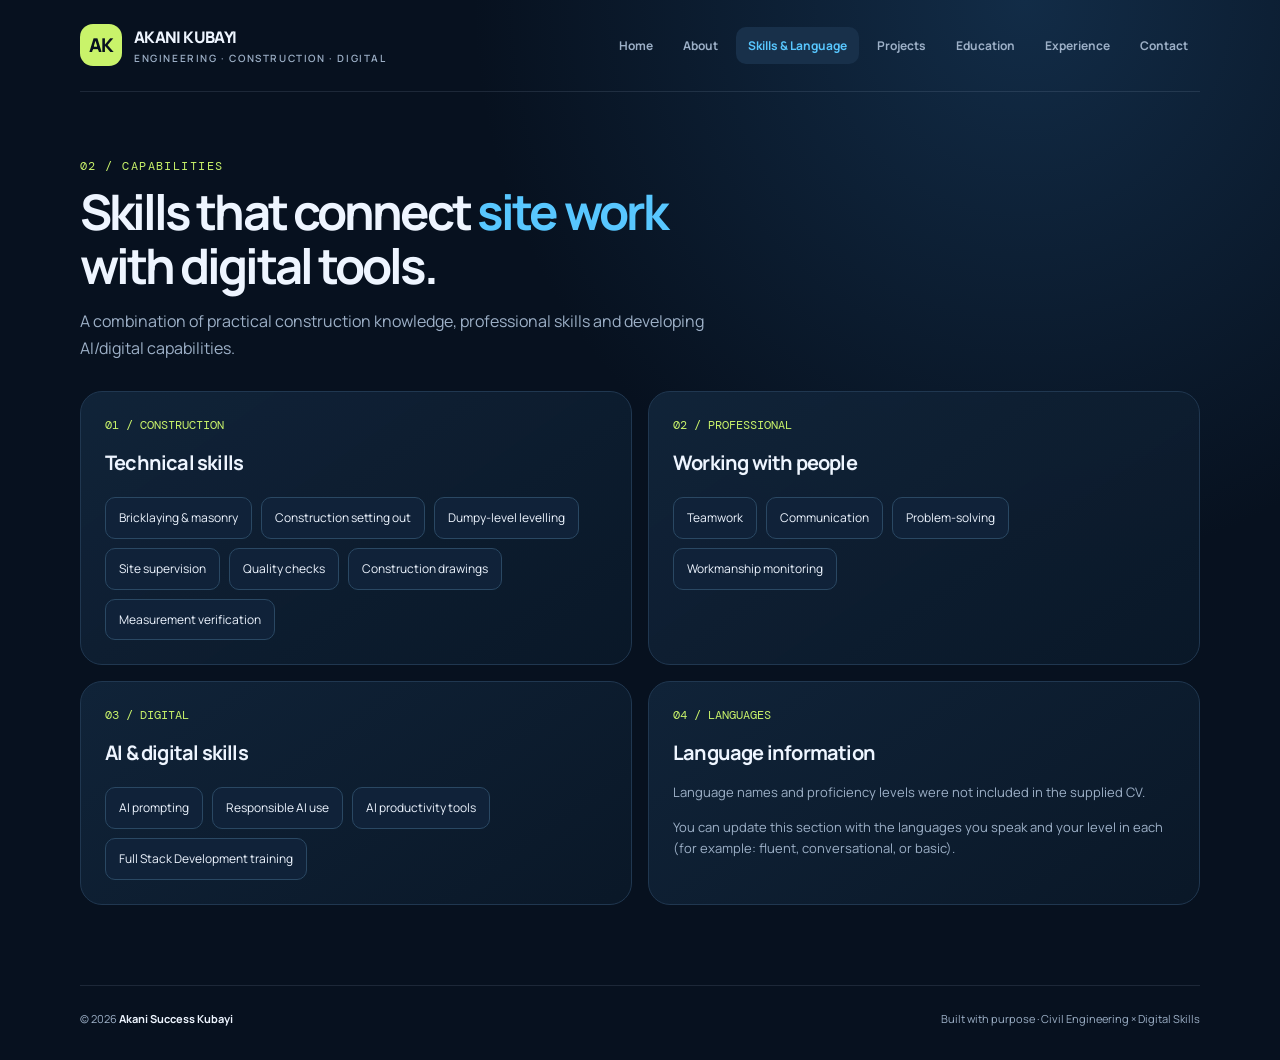
==== skills.html @ a234fd23 "first commit" ====
<!doctype html>
<html lang="en"><head><meta charset="utf-8"><meta name="viewport" content="width=device-width, initial-scale=1">
<meta name="description" content="Akani Success Kubayi — Civil Engineering, Construction, AI and Digital Skills portfolio">
<title>Skills & Language | Akani Success Kubayi</title><link rel="stylesheet" href="style.css"></head>
<body><div class="shell"><header class="topbar"><a class="brand" href="index.html"><span class="brand-mark">AK</span><span>AKANI KUBAYI<small>ENGINEERING · CONSTRUCTION · DIGITAL</small></span></a>
<button class="menu-toggle" aria-label="Toggle navigation" onclick="document.querySelector('.nav').classList.toggle('open')">☰ Menu</button>
<nav class="nav"><a class="" href="index.html">Home</a><a class="" href="about.html">About</a><a class="active" href="skills.html">Skills & Language</a><a class="" href="projects.html">Projects</a><a class="" href="education.html">Education</a><a class="" href="experience.html">Experience</a><a class="" href="contact.html">Contact</a></nav></header>
<main class="page"><div class="eyebrow">02 / Capabilities</div><h1 class="page-title">Skills that connect <span>site work</span><br>with digital tools.</h1><p class="intro">A combination of practical construction knowledge, professional skills and developing AI/digital capabilities.</p>
<div class="content-grid"><article class="card"><div class="number">01 / CONSTRUCTION</div><h3>Technical skills</h3><div class="skill-list"><span>Bricklaying & masonry</span><span>Construction setting out</span><span>Dumpy-level levelling</span><span>Site supervision</span><span>Quality checks</span><span>Construction drawings</span><span>Measurement verification</span></div></article>
<article class="card"><div class="number">02 / PROFESSIONAL</div><h3>Working with people</h3><div class="skill-list"><span>Teamwork</span><span>Communication</span><span>Problem-solving</span><span>Workmanship monitoring</span></div></article>
<article class="card"><div class="number">03 / DIGITAL</div><h3>AI & digital skills</h3><div class="skill-list"><span>AI prompting</span><span>Responsible AI use</span><span>AI productivity tools</span><span>Full Stack Development training</span></div></article>
<article class="card"><div class="number">04 / LANGUAGES</div><h3>Language information</h3><p>Language names and proficiency levels were not included in the supplied CV.</p><p>You can update this section with the languages you speak and your level in each (for example: fluent, conversational, or basic).</p></article></div></main>
<footer class="footer"><span>© <span id="year"></span> <strong>Akani Success Kubayi</strong></span><span>Built with purpose · Civil Engineering × Digital Skills</span></footer></div><script src="script.js"></script></body></html>
---- style.css ----
@import url('https://fonts.googleapis.com/css2?family=DM+Mono:wght@400;500&family=Manrope:wght@400;500;600;700;800&display=swap');
:root{--bg:#07111f;--panel:#0d1b2d;--panel2:#10233a;--line:#203750;--text:#eef5ff;--muted:#9db0c7;--blue:#58c7ff;--lime:#c9f36a;--radius:22px}
*{box-sizing:border-box}html{scroll-behavior:smooth}body{margin:0;background:radial-gradient(ellipse at 80% 0%,#122c47 0,transparent 38%),var(--bg);color:var(--text);font-family:Manrope,Arial,sans-serif;line-height:1.65}a{color:inherit;text-decoration:none}button,a{ -webkit-tap-highlight-color:transparent}.shell{width:min(1120px,calc(100% - 40px));margin:auto}.topbar{display:flex;align-items:center;justify-content:space-between;padding:24px 0;border-bottom:1px solid rgba(157,176,199,.15);gap:20px}.brand{display:flex;align-items:center;gap:12px;font-weight:800;letter-spacing:-.04em}.brand-mark{display:grid;place-items:center;width:42px;height:42px;border-radius:13px;background:var(--lime);color:#07111f;font-size:19px;font-weight:800}.brand small{display:block;font-size:10px;letter-spacing:.16em;color:var(--muted);font-weight:600}.nav{display:flex;flex-wrap:wrap;gap:6px;justify-content:flex-end}.nav a{padding:9px 12px;border-radius:10px;color:var(--muted);font-size:12px;font-weight:700;transition:.2s}.nav a:hover,.nav a.active{background:#18304a;color:var(--blue)}.eyebrow{font-family:"DM Mono",monospace;font-size:12px;letter-spacing:.12em;text-transform:uppercase;color:var(--lime)}.hero{display:grid;grid-template-columns:1.3fr .7fr;gap:55px;align-items:center;padding:82px 0 72px}.hero h1{font-size:clamp(42px,7vw,76px);line-height:1.03;letter-spacing:-.065em;margin:18px 0}.hero h1 span{color:var(--blue)}.hero p,.intro{color:var(--muted);max-width:650px}.actions{display:flex;gap:12px;flex-wrap:wrap;margin-top:28px}.btn{display:inline-flex;align-items:center;gap:9px;padding:13px 18px;border-radius:12px;font-weight:800;font-size:13px;border:1px solid var(--line);transition:transform .2s,background .2s}.btn:hover{transform:translateY(-2px)}.btn.primary{background:var(--lime);color:#091321;border-color:var(--lime)}.btn.secondary:hover{background:var(--panel2)}.profile-card{position:relative;padding:26px;border:1px solid var(--line);border-radius:28px;background:linear-gradient(145deg,#132b44,#0a1727);overflow:hidden;min-height:330px}.profile-card:before{content:"";position:absolute;width:220px;height:220px;border:1px solid #315573;border-radius:50%;right:-55px;top:-65px;box-shadow:0 0 0 25px #122940,0 0 0 50px #10243a}.monogram{position:relative;width:100px;height:100px;display:grid;place-items:center;border-radius:28px;background:var(--blue);color:#07111f;font-size:35px;font-weight:800;letter-spacing:-.08em;margin:18px 0 26px}.profile-card h3{font-size:21px;margin:0;letter-spacing:-.04em}.profile-card p{font-size:13px;color:var(--muted);margin:5px 0 20px}.tag{display:inline-block;border:1px solid #31516d;border-radius:999px;padding:6px 10px;font-size:10px;color:#c7ddf2;margin:3px 3px 0 0}.stats{display:grid;grid-template-columns:repeat(3,1fr);gap:14px;margin-bottom:70px}.stat{padding:19px;border:1px solid var(--line);background:#0b1929;border-radius:17px}.stat strong{display:block;font-size:22px;color:var(--blue)}.stat span{font-size:11px;color:var(--muted)}.section-head{margin:54px 0 25px}.section-head h2,.page-title{font-size:clamp(32px,5vw,49px);letter-spacing:-.06em;line-height:1.1;margin:8px 0 14px}.section-head p{color:var(--muted);max-width:620px}.cards{display:grid;grid-template-columns:repeat(2,minmax(0,1fr));gap:16px;margin-bottom:70px}.card{border:1px solid var(--line);background:linear-gradient(145deg,rgba(17,37,59,.9),rgba(10,24,40,.95));padding:24px;border-radius:var(--radius);transition:transform .2s,border-color .2s}.card:hover{transform:translateY(-3px);border-color:#3b6687}.card .number{font-family:"DM Mono",monospace;color:var(--lime);font-size:12px}.card h3{font-size:20px;letter-spacing:-.04em;margin:10px 0}.card p,.card li{font-size:13px;color:var(--muted)}.card ul{padding-left:18px}.page{padding:65px 0 80px;min-height:65vh}.page-title{max-width:850px}.page-title span{color:var(--blue)}.content-grid{display:grid;grid-template-columns:1fr 1fr;gap:16px;margin-top:30px}.timeline{border-left:1px solid #31516d;margin:32px 0 0 8px;padding-left:25px}.timeline-item{position:relative;margin:0 0 28px;padding:0 0 5px}.timeline-item:before{content:"";position:absolute;left:-31px;top:8px;width:11px;height:11px;border-radius:50%;background:var(--lime);box-shadow:0 0 0 5px #12263a}.timeline-item h3{margin:4px 0;font-size:19px}.timeline-item .meta{font-family:"DM Mono",monospace;color:var(--blue);font-size:11px}.timeline-item p{color:var(--muted);font-size:14px}.skill-list{display:flex;flex-wrap:wrap;gap:9px;margin-top:18px}.skill-list span{padding:10px 13px;border:1px solid #2a4863;background:#102239;border-radius:10px;font-size:12px}.contact-layout{display:grid;grid-template-columns:.8fr 1.2fr;gap:20px;margin-top:30px}.contact-item{padding:15px 0;border-bottom:1px solid var(--line)}.contact-item small{display:block;color:var(--muted);font-size:11px}.contact-item a{color:var(--blue);overflow-wrap:anywhere}.form-card label{display:block;font-size:12px;color:var(--muted);margin:12px 0 6px}.form-card input,.form-card textarea{width:100%;padding:13px 14px;background:#071321;border:1px solid var(--line);border-radius:10px;color:var(--text);font:inherit;outline:none}.form-card input:focus,.form-card textarea:focus{border-color:var(--blue)}.form-card textarea{min-height:120px;resize:vertical}.footer{border-top:1px solid rgba(157,176,199,.15);padding:24px 0 32px;display:flex;justify-content:space-between;gap:15px;flex-wrap:wrap;color:var(--muted);font-size:11px}.footer strong{color:var(--text)}.note{font-size:12px;color:var(--muted);border-left:2px solid var(--lime);padding:10px 14px;margin-top:22px}.menu-toggle{display:none;background:transparent;color:var(--text);border:1px solid var(--line);padding:8px 10px;border-radius:9px}
@media(max-width:850px){.topbar{align-items:flex-start;flex-wrap:wrap}.menu-toggle{display:block}.nav{display:none;width:100%;justify-content:flex-start}.nav.open{display:flex}.hero{grid-template-columns:1fr;gap:25px;padding-top:55px}.profile-card{min-height:270px}.stats{margin-bottom:45px}.contact-layout{grid-template-columns:1fr}}
@media(max-width:600px){.shell{width:min(100% - 28px,1120px)}.cards,.content-grid{grid-template-columns:1fr}.stats{gap:8px}.stat{padding:12px}.stat strong{font-size:18px}.stat span{font-size:10px}.hero h1{font-size:46px}.topbar{padding:16px 0}.page{padding-top:45px}}
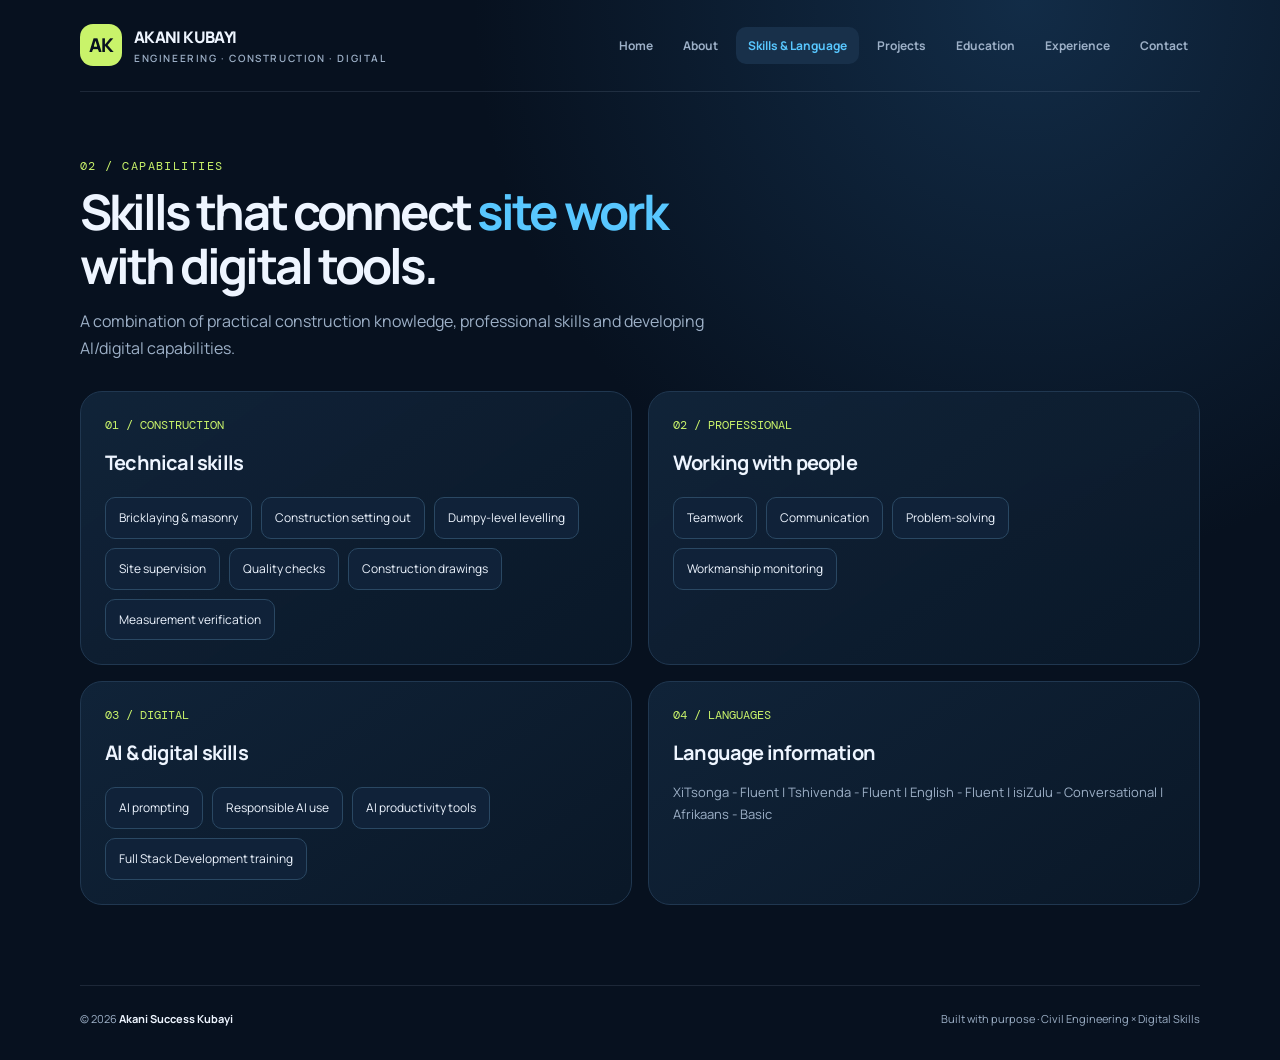
==== commit adc42641: "Refactor language section in skills.html Removed redundant language section and updated content." ====
--- a/skills.html
+++ b/skills.html
@@ -9,5 +9,5 @@
 <div class="content-grid"><article class="card"><div class="number">01 / CONSTRUCTION</div><h3>Technical skills</h3><div class="skill-list"><span>Bricklaying & masonry</span><span>Construction setting out</span><span>Dumpy-level levelling</span><span>Site supervision</span><span>Quality checks</span><span>Construction drawings</span><span>Measurement verification</span></div></article>
 <article class="card"><div class="number">02 / PROFESSIONAL</div><h3>Working with people</h3><div class="skill-list"><span>Teamwork</span><span>Communication</span><span>Problem-solving</span><span>Workmanship monitoring</span></div></article>
 <article class="card"><div class="number">03 / DIGITAL</div><h3>AI & digital skills</h3><div class="skill-list"><span>AI prompting</span><span>Responsible AI use</span><span>AI productivity tools</span><span>Full Stack Development training</span></div></article>
-<article class="card"><div class="number">04 / LANGUAGES</div><h3>Language information</h3><p>Language names and proficiency levels were not included in the supplied CV.</p><p>You can update this section with the languages you speak and your level in each (for example: fluent, conversational, or basic).</p></article></div></main>
+<article class="card"><div class="number">04 / LANGUAGES</div><h3>Language information</h3><p>XiTsonga - Fluent | Tshivenda - Fluent | English - Fluent | isiZulu - Conversational | Afrikaans - Basic</p><p></p></article></div></main>
 <footer class="footer"><span>© <span id="year"></span> <strong>Akani Success Kubayi</strong></span><span>Built with purpose · Civil Engineering × Digital Skills</span></footer></div><script src="script.js"></script></body></html>
